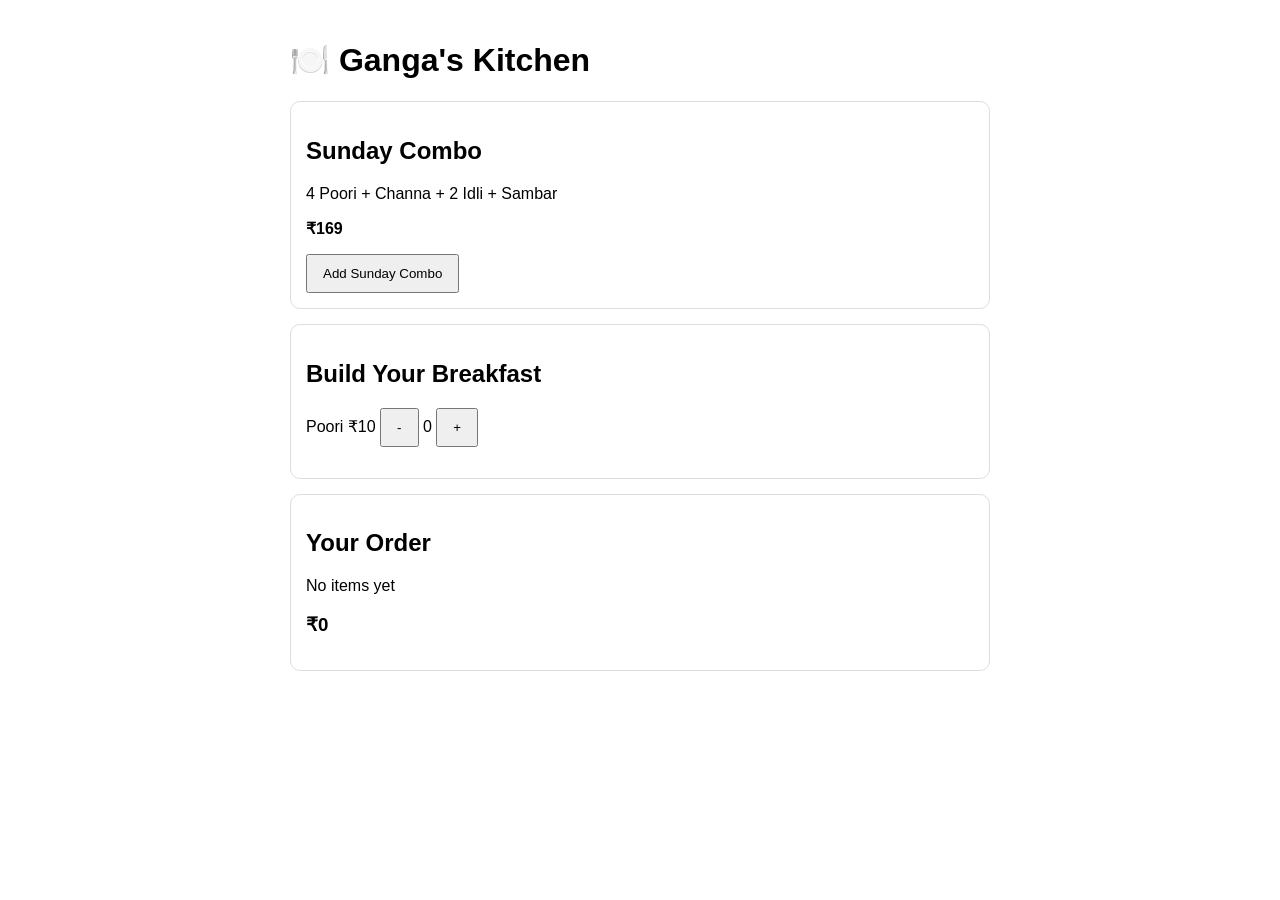
==== order.html @ 5f8d439f "Update order.html" ====
<!DOCTYPE html>
<html>
<head>
<title>Ganga's Kitchen Orders</title>
<style>
body{
    font-family: Arial, sans-serif;
    max-width:700px;
    margin:auto;
    padding:20px;
}
.card{
    border:1px solid #ddd;
    border-radius:10px;
    padding:15px;
    margin-bottom:15px;
}
button{
    padding:10px 15px;
}
</style>
</head>

<body>

<h1>🍽️ Ganga's Kitchen</h1>

<div class="card">
    <h2>Sunday Combo</h2>
    <p>4 Poori + Channa + 2 Idli + Sambar</p>
    <p><strong>₹169</strong></p>
    <button onclick="addCombo()">Add Sunday Combo</button>
</div>

<div class="card">
    <h2>Build Your Breakfast</h2>

    <p>
        Poori ₹10
        <button onclick="changeQty(-1)">-</button>
        <span id="pooriQty">0</span>
        <button onclick="changeQty(1)">+</button>
    </p>
</div>

<div class="card">
    <h2>Your Order</h2>
    <div id="cart">
        No items yet
    </div>

    <h3 id="total">₹0</h3>
</div>

<script>

let comboCount = 0;
let pooriCount = 0;

function addCombo() {
    comboCount++;
    updateCart();
}

function changeQty(change){

    pooriCount += change;

    if(pooriCount < 0){
        pooriCount = 0;
    }

    document.getElementById("pooriQty").innerText =
        pooriCount;

    updateCart();
}

function updateCart(){

    let total =
        comboCount * 169 +
        pooriCount * 10;

    let html = "";

    if(comboCount > 0){
        html += "Sunday Combo x " + comboCount + "<br>";
    }

    if(pooriCount > 0){
        html += "Poori x " + pooriCount + "<br>";
    }

    if(html === ""){
        html = "No items yet";
    }

    document.getElementById("cart").innerHTML = html;
    document.getElementById("total").innerText =
        "₹" + total;
}

</script>

</body>
</html>
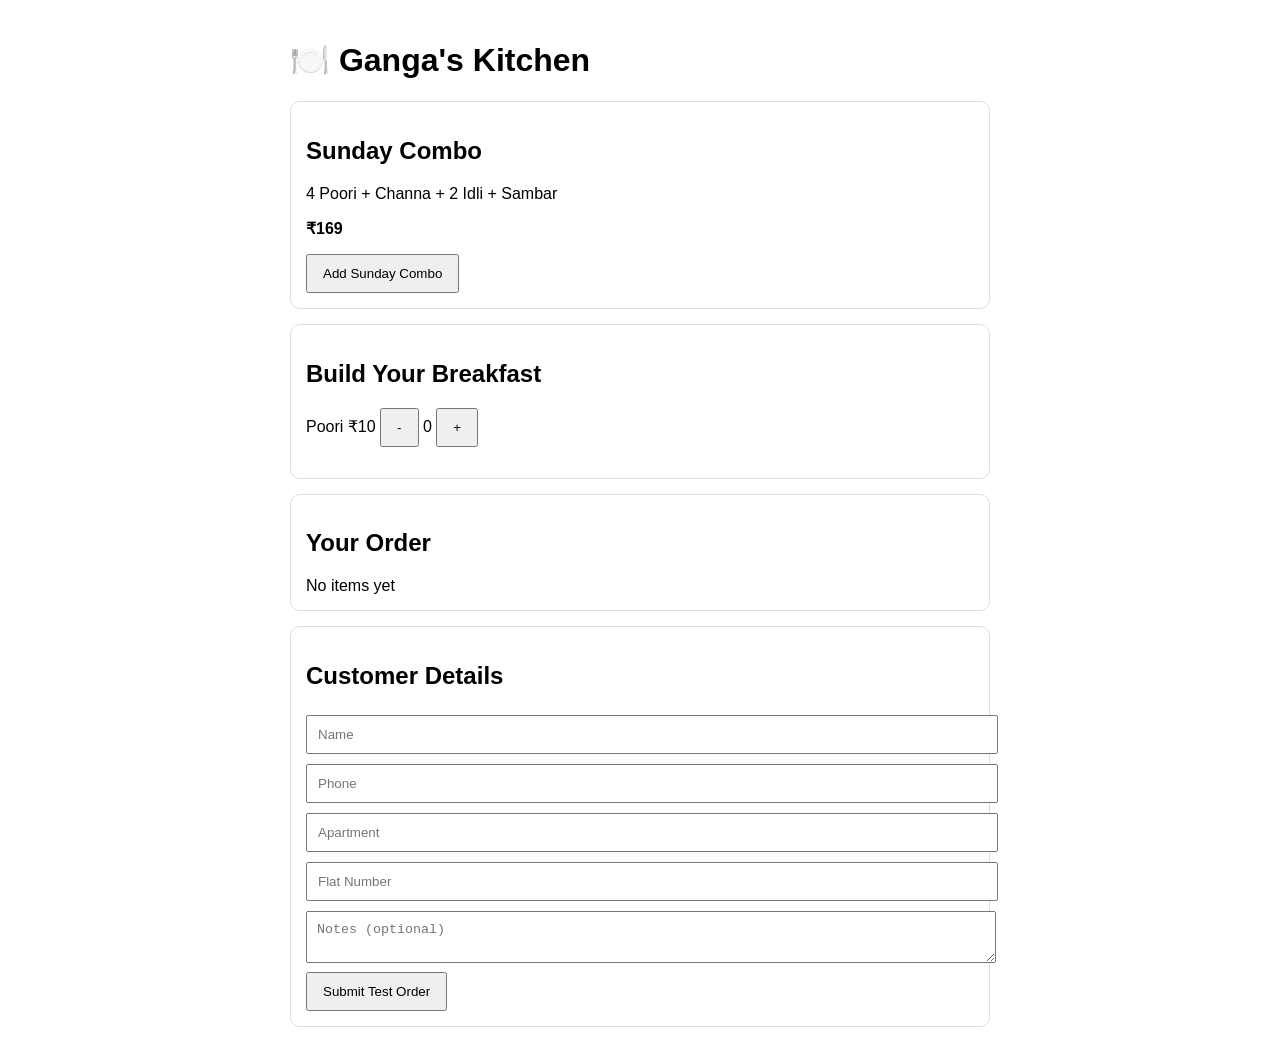
==== commit 6f3fdfcb: "Update order.html" ====
--- a/order.html
+++ b/order.html
@@ -48,12 +48,45 @@
     <div id="cart">
         No items yet
     </div>
+</div>    
+<div class="card">
+    <h2>Customer Details</h2>
 
-    <h3 id="total">₹0</h3>
+    <input id="name" placeholder="Name" style="width:100%;padding:10px;margin:5px 0;">
+    <input id="phone" placeholder="Phone" style="width:100%;padding:10px;margin:5px 0;">
+    <input id="apartment" placeholder="Apartment" style="width:100%;padding:10px;margin:5px 0;">
+    <input id="flat" placeholder="Flat Number" style="width:100%;padding:10px;margin:5px 0;">
+    <textarea id="notes" placeholder="Notes (optional)" style="width:100%;padding:10px;margin:5px 0;"></textarea>
+
+    <button onclick="submitTestOrder()">
+        Submit Test Order
+    </button>
 </div>
 
+
 <script>
+const SCRIPT_URL =
+"https://script.google.com/macros/s/AKfycbyrOiVZ69q9a2irSWszN3m03Qn_MCybexK6AkvqF6gntAWEnpsl2XsphttDTWt5P-CHIQ/exec";
 
+async function submitTestOrder() {
+
+    const payload = {
+        name: document.getElementById("name").value,
+        phone: document.getElementById("phone").value,
+        apartment: document.getElementById("apartment").value,
+        flat: document.getElementById("flat").value,
+        order: document.getElementById("cart").innerText,
+        total: document.getElementById("total").innerText,
+        notes: document.getElementById("notes").value
+    };
+
+    await fetch(SCRIPT_URL,{
+        method:"POST",
+        body:JSON.stringify(payload)
+    });
+
+    alert("Order submitted!");
+}
 let comboCount = 0;
 let pooriCount = 0;
 
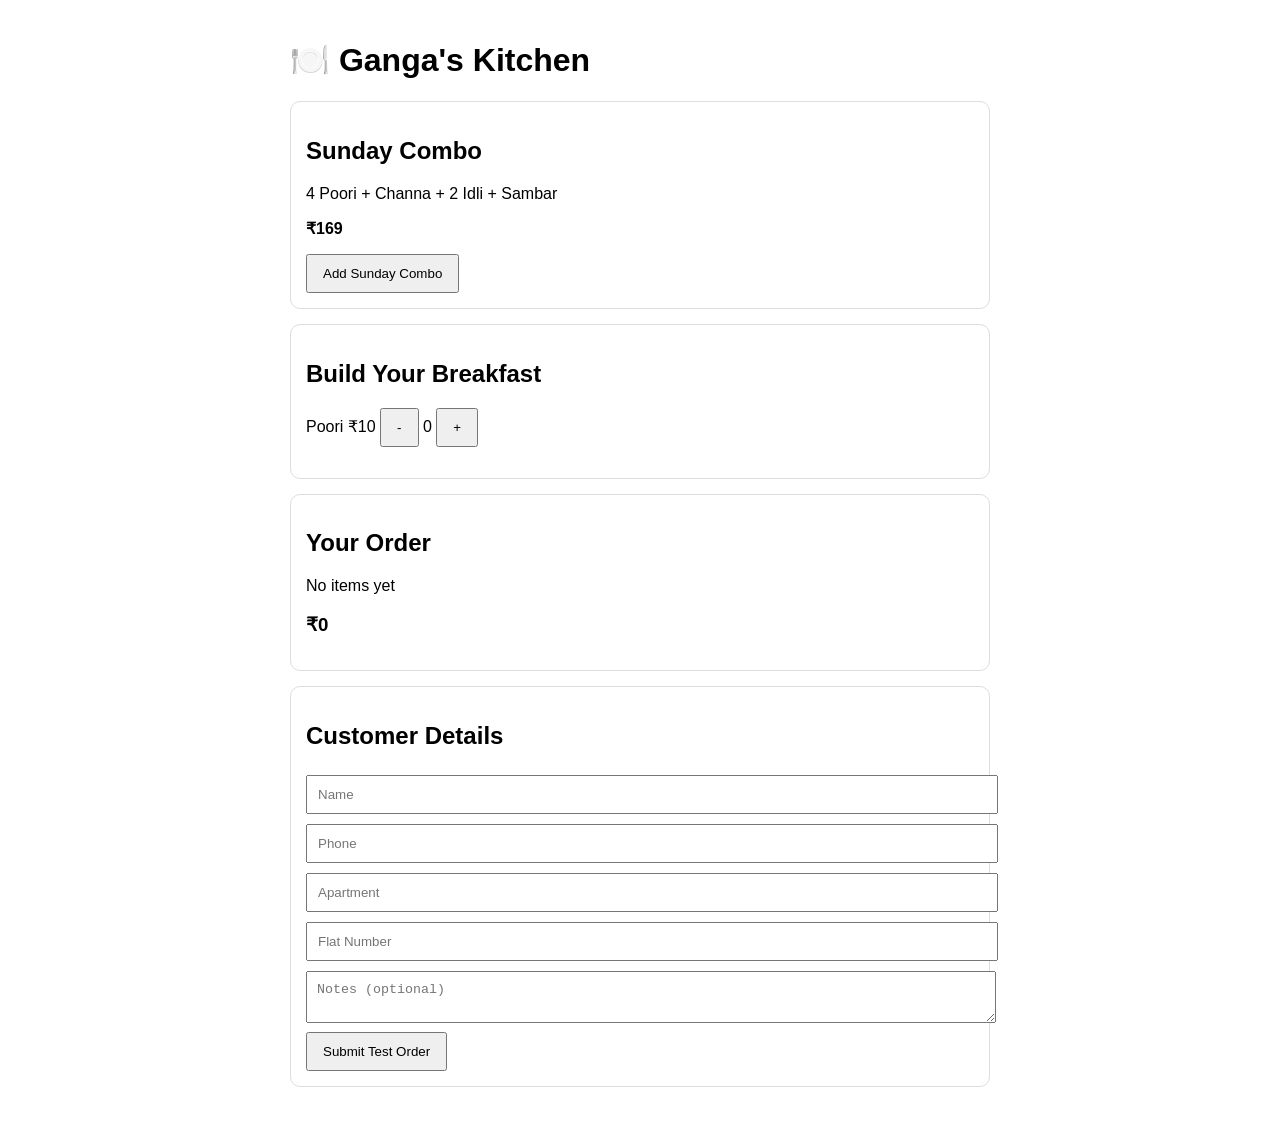
==== commit e66b06db: "Update order.html" ====
--- a/order.html
+++ b/order.html
@@ -43,12 +43,15 @@
     </p>
 </div>
 
-<div class="card">
+    <div class="card">
     <h2>Your Order</h2>
+
     <div id="cart">
         No items yet
     </div>
-</div>    
+
+    <h3 id="total">₹0</h3>
+</div>
 <div class="card">
     <h2>Customer Details</h2>
 
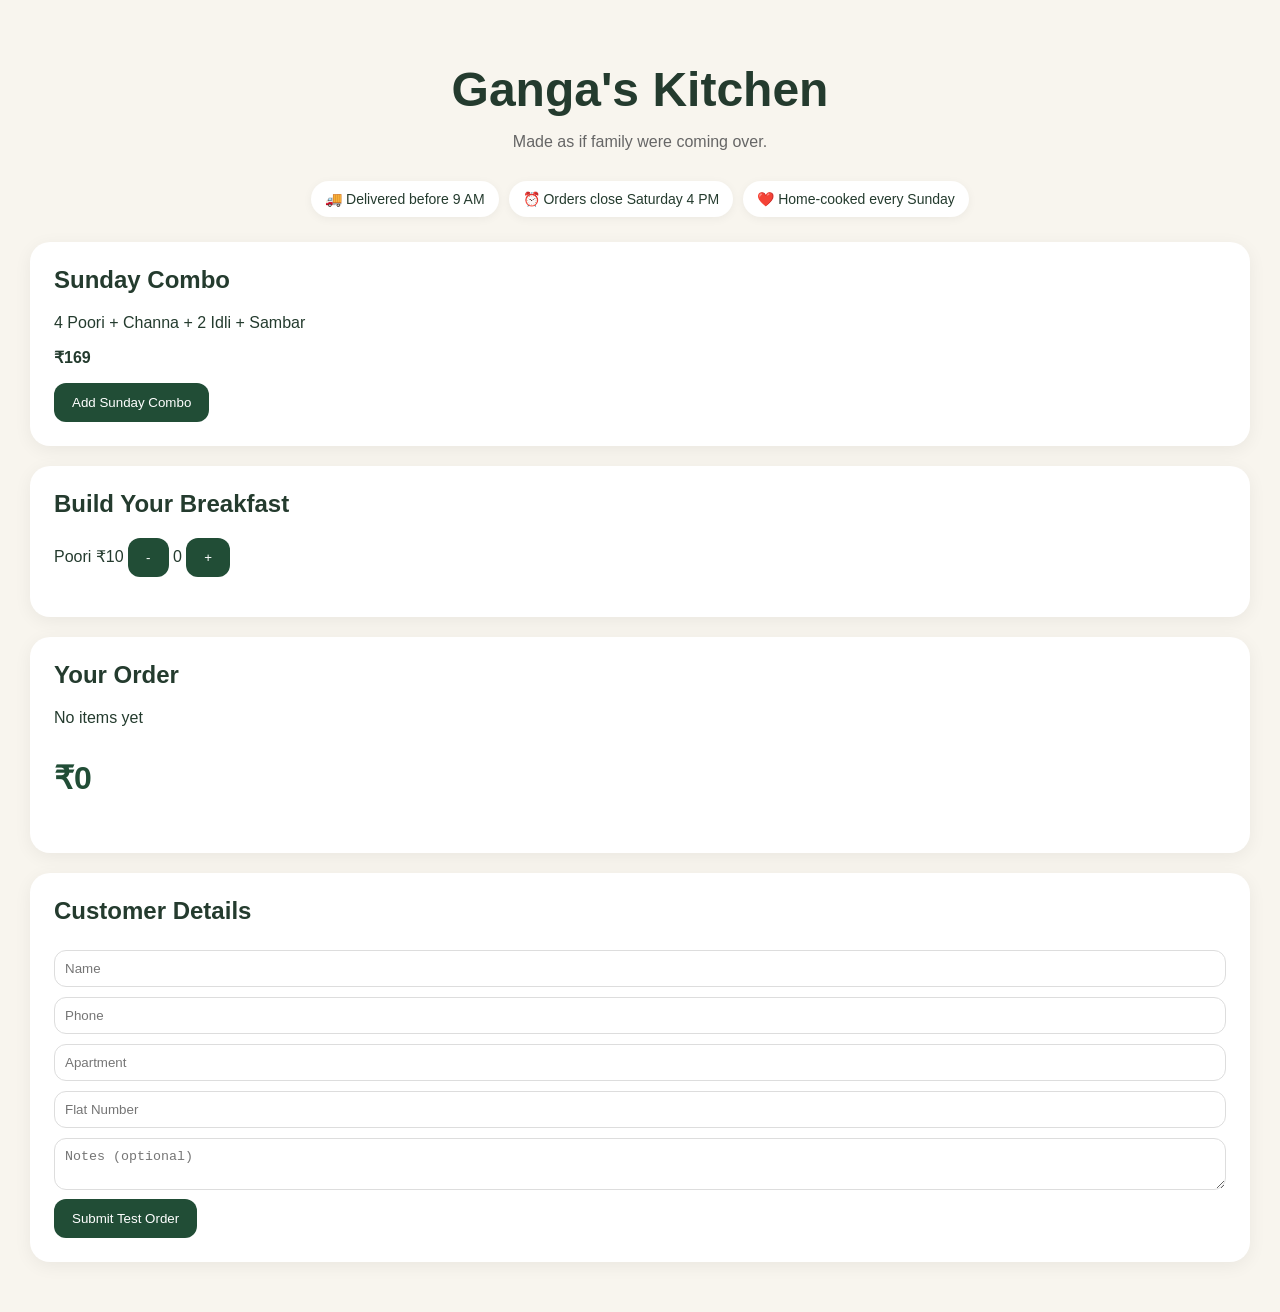
==== commit e839a006: "Update order.html" ====
--- a/order.html
+++ b/order.html
@@ -3,27 +3,98 @@
 <head>
 <title>Ganga's Kitchen Orders</title>
 <style>
+
+*{
+    box-sizing:border-box;
+}
+
 body{
-    font-family: Arial, sans-serif;
-    max-width:700px;
-    margin:auto;
-    padding:20px;
-}
+    margin:0;
+    padding:30px;
+    background:#F8F5EE;
+    color:#243B2E;
+    font-family:Arial,sans-serif;
+}
+
+h1{
+    text-align:center;
+    font-size:48px;
+    margin-bottom:8px;
+}
+
+.subtitle{
+    text-align:center;
+    color:#666;
+    margin-bottom:30px;
+}
+
 .card{
-    border:1px solid #ddd;
-    border-radius:10px;
-    padding:15px;
-    margin-bottom:15px;
-}
+    background:white;
+    border-radius:20px;
+    padding:24px;
+    margin-bottom:20px;
+    box-shadow:0 4px 18px rgba(0,0,0,.06);
+}
+
+.card h2{
+    margin-top:0;
+}
+
 button{
-    padding:10px 15px;
-}
+    background:#214D36;
+    color:white;
+    border:none;
+    border-radius:12px;
+    padding:12px 18px;
+    cursor:pointer;
+}
+
+input,
+textarea{
+    width:100%;
+    padding:14px;
+    margin:8px 0;
+    border-radius:12px;
+    border:1px solid #DDD;
+}
+
+#total{
+    color:#214D36;
+    font-size:32px;
+}
+
+.badges{
+    display:flex;
+    gap:10px;
+    justify-content:center;
+    flex-wrap:wrap;
+    margin-bottom:25px;
+}
+
+.badge{
+    background:white;
+    padding:10px 14px;
+    border-radius:999px;
+    box-shadow:0 2px 10px rgba(0,0,0,.05);
+    font-size:14px;
+}
+
 </style>
 </head>
 
 <body>
 
-<h1>🍽️ Ganga's Kitchen</h1>
+<h1>Ganga's Kitchen</h1>
+
+<p class="subtitle">
+Made as if family were coming over.
+</p>
+
+<div class="badges">
+    <div class="badge">🚚 Delivered before 9 AM</div>
+    <div class="badge">⏰ Orders close Saturday 4 PM</div>
+    <div class="badge">❤️ Home-cooked every Sunday</div>
+</div>
 
 <div class="card">
     <h2>Sunday Combo</h2>
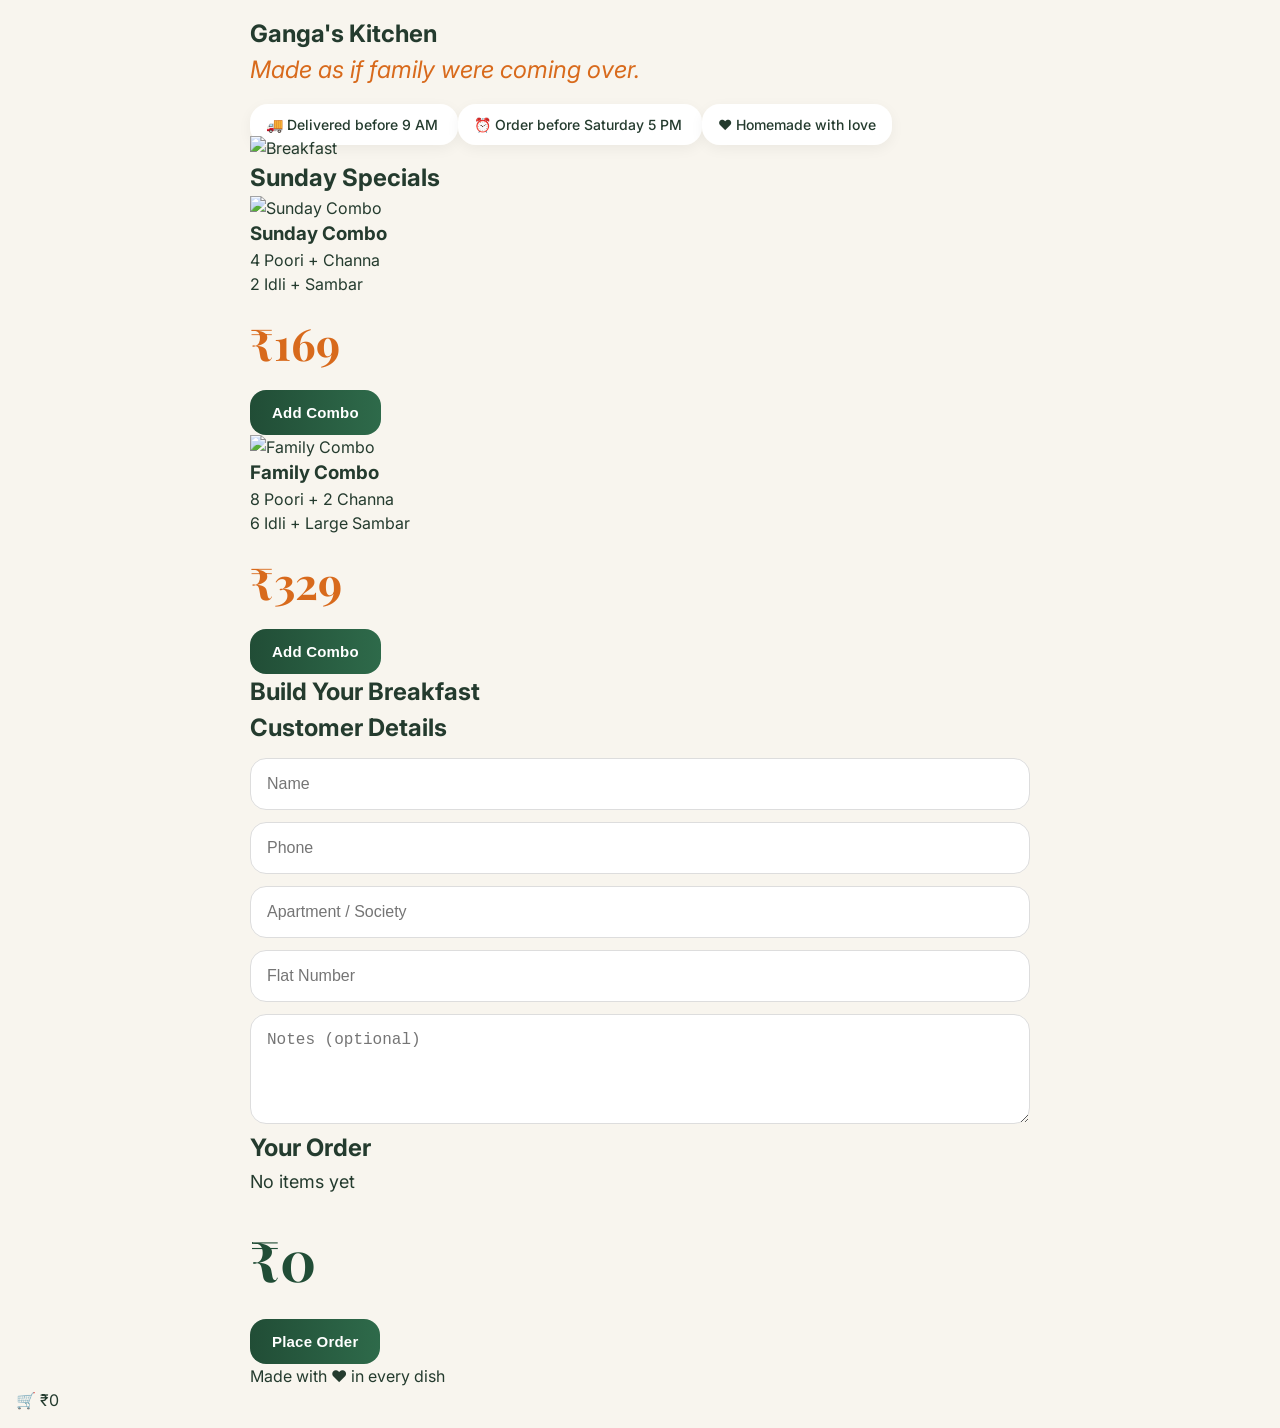
==== commit 4abd3610: "Update order.html" ====
--- a/order.html
+++ b/order.html
@@ -1,214 +1,114 @@
 <!DOCTYPE html>
-<html>
+<html lang="en">
 <head>
-<title>Ganga's Kitchen Orders</title>
-<style>
-
-*{
-    box-sizing:border-box;
-}
-
-body{
-    margin:0;
-    padding:30px;
-    background:#F8F5EE;
-    color:#243B2E;
-    font-family:Arial,sans-serif;
-}
-
-h1{
-    text-align:center;
-    font-size:48px;
-    margin-bottom:8px;
-}
-
-.subtitle{
-    text-align:center;
-    color:#666;
-    margin-bottom:30px;
-}
-
-.card{
-    background:white;
-    border-radius:20px;
-    padding:24px;
-    margin-bottom:20px;
-    box-shadow:0 4px 18px rgba(0,0,0,.06);
-}
-
-.card h2{
-    margin-top:0;
-}
-
-button{
-    background:#214D36;
-    color:white;
-    border:none;
-    border-radius:12px;
-    padding:12px 18px;
-    cursor:pointer;
-}
-
-input,
-textarea{
-    width:100%;
-    padding:14px;
-    margin:8px 0;
-    border-radius:12px;
-    border:1px solid #DDD;
-}
-
-#total{
-    color:#214D36;
-    font-size:32px;
-}
-
-.badges{
-    display:flex;
-    gap:10px;
-    justify-content:center;
-    flex-wrap:wrap;
-    margin-bottom:25px;
-}
-
-.badge{
-    background:white;
-    padding:10px 14px;
-    border-radius:999px;
-    box-shadow:0 2px 10px rgba(0,0,0,.05);
-    font-size:14px;
-}
-
-</style>
+<meta charset="UTF-8">
+<meta name="viewport" content="width=device-width, initial-scale=1.0">
+<title>Ganga's Kitchen</title>
+<link rel="preconnect" href="https://fonts.googleapis.com">
+<link rel="preconnect" href="https://fonts.gstatic.com" crossorigin>
+<link href="https://fonts.googleapis.com/css2?family=Playfair+Display:wght@700&family=Inter:wght@400;500;600;700&display=swap" rel="stylesheet">
+<link rel="stylesheet" href="style.css">
 </head>
-
 <body>
-
-<h1>Ganga's Kitchen</h1>
-
-<p class="subtitle">
-Made as if family were coming over.
-</p>
-
-<div class="badges">
-    <div class="badge">🚚 Delivered before 9 AM</div>
-    <div class="badge">⏰ Orders close Saturday 4 PM</div>
-    <div class="badge">❤️ Home-cooked every Sunday</div>
+<div class="container">
+<section class="hero-card">
+<div class="hero-content">
+    <div class="hero-left">
+        <h1>Ganga's Kitchen</h1>
+        <p class="tagline">
+            Made as if family were coming over.
+        </p>
+        <div class="hero-badges">
+            <span class="badge">
+                🚚 Delivered before 9 AM
+            </span>
+            <span class="badge">
+                ⏰ Order before Saturday 5 PM
+            </span>
+            <span class="badge">
+                ❤️ Homemade with love
+            </span>
+        </div>
+    </div>
+    <div class="hero-right">
+        <img
+            src="images/hero.jpg"
+            alt="Breakfast"
+            class="hero-image">
+    </div>
 </div>
-
-<div class="card">
-    <h2>Sunday Combo</h2>
-    <p>4 Poori + Channa + 2 Idli + Sambar</p>
-    <p><strong>₹169</strong></p>
-    <button onclick="addCombo()">Add Sunday Combo</button>
+</section>
+<section class="section">
+<h2>Sunday Specials</h2>
+<div class="combo-grid">
+    <div class="combo-card">
+        <img
+            src="images/sunday-combo.jpg"
+            alt="Sunday Combo">
+        <h3>Sunday Combo</h3>
+        <p>
+            4 Poori + Channa<br>
+            2 Idli + Sambar
+        </p>
+        <div class="price">
+            ₹169
+        </div>
+        <button onclick="addCombo('Sunday Combo')">
+            Add Combo
+        </button>
+    </div>
+    <div class="combo-card">
+        <img
+            src="images/family-combo.jpg"
+            alt="Family Combo">
+        <h3>Family Combo</h3>
+        <p>
+            8 Poori + 2 Channa<br>
+            6 Idli + Large Sambar
+        </p>
+        <div class="price">
+            ₹329
+        </div>
+        <button onclick="addCombo('Family Combo')">
+            Add Combo
+        </button>
+    </div>
 </div>
-
-<div class="card">
-    <h2>Build Your Breakfast</h2>
-
-    <p>
-        Poori ₹10
-        <button onclick="changeQty(-1)">-</button>
-        <span id="pooriQty">0</span>
-        <button onclick="changeQty(1)">+</button>
-    </p>
+</section>
+<section class="section">
+<h2>Build Your Breakfast</h2>
+<div id="menuContainer">
 </div>
-
-    <div class="card">
-    <h2>Your Order</h2>
-
-    <div id="cart">
-        No items yet
-    </div>
-
-    <h3 id="total">₹0</h3>
+</section>
+<section class="section">
+<h2>Customer Details</h2>
+<input id="name" placeholder="Name">
+<input id="phone" placeholder="Phone">
+<input id="apartment" placeholder="Apartment / Society">
+<input id="flat" placeholder="Flat Number">
+<textarea id="notes" placeholder="Notes (optional)"></textarea>
+</section>
+<section class="section">
+<h2>Your Order</h2>
+<div id="cart">
+    No items yet
 </div>
-<div class="card">
-    <h2>Customer Details</h2>
-
-    <input id="name" placeholder="Name" style="width:100%;padding:10px;margin:5px 0;">
-    <input id="phone" placeholder="Phone" style="width:100%;padding:10px;margin:5px 0;">
-    <input id="apartment" placeholder="Apartment" style="width:100%;padding:10px;margin:5px 0;">
-    <input id="flat" placeholder="Flat Number" style="width:100%;padding:10px;margin:5px 0;">
-    <textarea id="notes" placeholder="Notes (optional)" style="width:100%;padding:10px;margin:5px 0;"></textarea>
-
-    <button onclick="submitTestOrder()">
-        Submit Test Order
-    </button>
+<div id="total">
+    ₹0
 </div>
-
-
-<script>
-const SCRIPT_URL =
-"https://script.google.com/macros/s/AKfycbyrOiVZ69q9a2irSWszN3m03Qn_MCybexK6AkvqF6gntAWEnpsl2XsphttDTWt5P-CHIQ/exec";
-
-async function submitTestOrder() {
-
-    const payload = {
-        name: document.getElementById("name").value,
-        phone: document.getElementById("phone").value,
-        apartment: document.getElementById("apartment").value,
-        flat: document.getElementById("flat").value,
-        order: document.getElementById("cart").innerText,
-        total: document.getElementById("total").innerText,
-        notes: document.getElementById("notes").value
-    };
-
-    await fetch(SCRIPT_URL,{
-        method:"POST",
-        body:JSON.stringify(payload)
-    });
-
-    alert("Order submitted!");
-}
-let comboCount = 0;
-let pooriCount = 0;
-
-function addCombo() {
-    comboCount++;
-    updateCart();
-}
-
-function changeQty(change){
-
-    pooriCount += change;
-
-    if(pooriCount < 0){
-        pooriCount = 0;
-    }
-
-    document.getElementById("pooriQty").innerText =
-        pooriCount;
-
-    updateCart();
-}
-
-function updateCart(){
-
-    let total =
-        comboCount * 169 +
-        pooriCount * 10;
-
-    let html = "";
-
-    if(comboCount > 0){
-        html += "Sunday Combo x " + comboCount + "<br>";
-    }
-
-    if(pooriCount > 0){
-        html += "Poori x " + pooriCount + "<br>";
-    }
-
-    if(html === ""){
-        html = "No items yet";
-    }
-
-    document.getElementById("cart").innerHTML = html;
-    document.getElementById("total").innerText =
-        "₹" + total;
-}
-
-</script>
-
+<button
+    id="placeOrderBtn"
+    class="place-order-btn">
+    Place Order
+</button>
+</section>
+<footer>
+Made with ❤️ in every dish
+</footer>
+</div>
+<div id="floatingCart">
+🛒 ₹0
+</div>
+<script src="script.js"></script>
 </body>
-</html>
+</html>
--- a/style.css
+++ b/style.css
@@ -0,0 +1,342 @@
+@import url('https://fonts.googleapis.com/css2?family=Playfair+Display:wght@700&family=Inter:wght@400;500;600;700&display=swap');
+
+:root{
+--bg:#F8F5EE;
+--green:#214D36;
+--green-light:#2E6A4A;
+--orange:#D86A1C;
+--text:#243B2E;
+--white:#FFFFFF;
+}
+
+*{
+box-sizing:border-box;
+margin:0;
+padding:0;
+}
+
+html{
+scroll-behavior:smooth;
+}
+
+body{
+background:var(--bg);
+font-family:'Inter',sans-serif;
+color:var(--text);
+padding:16px;
+line-height:1.5;
+}
+
+.container{
+max-width:780px;
+margin:auto;
+}
+
+/* HERO */
+
+.hero{
+background:linear-gradient(
+135deg,
+#FFFDF8 0%,
+#F6F1E8 100%
+);
+padding:28px;
+border-radius:32px;
+text-align:center;
+margin-bottom:24px;
+box-shadow:0 12px 40px rgba(0,0,0,.06);
+}
+
+.hero img{
+width:100%;
+height:260px;
+object-fit:cover;
+border-radius:24px;
+margin-bottom:22px;
+}
+
+.hero h1{
+font-family:'Playfair Display',serif;
+font-size:58px;
+line-height:1;
+margin-bottom:14px;
+color:var(--green);
+letter-spacing:-1px;
+}
+
+.tagline{
+font-size:24px;
+font-style:italic;
+color:var(--orange);
+margin-bottom:24px;
+}
+
+.badges{
+display:flex;
+flex-wrap:wrap;
+justify-content:center;
+gap:12px;
+margin-bottom:18px;
+}
+
+.badge{
+background:white;
+padding:12px 16px;
+border-radius:18px;
+font-size:14px;
+font-weight:500;
+box-shadow:0 4px 14px rgba(0,0,0,.05);
+}
+
+.social-proof{
+background:linear-gradient(
+90deg,
+var(--green),
+var(--green-light)
+);
+color:white;
+padding:16px;
+border-radius:16px;
+font-weight:600;
+font-size:16px;
+}
+
+/* CARDS */
+
+.card{
+background:white;
+padding:24px;
+border-radius:28px;
+margin-bottom:22px;
+box-shadow:0 10px 30px rgba(0,0,0,.05);
+text-align:center;
+}
+
+.card h2{
+font-size:30px;
+margin-bottom:18px;
+color:var(--green);
+}
+
+/* COMBOS */
+
+.combo{
+border:1px solid #F1ECE2;
+border-radius:24px;
+padding:18px;
+transition:.25s;
+background:#FFFDF9;
+}
+
+.combo:hover{
+transform:translateY(-4px);
+box-shadow:0 14px 34px rgba(0,0,0,.08);
+}
+
+.price{
+font-size:44px;
+font-weight:700;
+color:var(--orange);
+margin:14px 0;
+font-family:'Playfair Display',serif;
+}
+
+/* BUTTONS */
+
+button{
+background:linear-gradient(
+90deg,
+var(--green),
+var(--green-light)
+);
+
+color:white;
+border:none;
+border-radius:16px;
+padding:14px 22px;
+font-size:15px;
+font-weight:600;
+letter-spacing:.2px;
+cursor:pointer;
+transition:.2s;
+}
+
+button:hover{
+transform:translateY(-1px);
+}
+
+.submit{
+width:100%;
+font-size:20px;
+padding:18px;
+}
+
+/* MENU */
+
+.item{
+padding:18px 0;
+border-bottom:1px solid #EEE;
+display:flex;
+align-items:center;
+justify-content:space-between;
+gap:18px;
+}
+
+.item:last-child{
+border-bottom:none;
+}
+
+.item-info{
+display:flex;
+align-items:center;
+gap:16px;
+text-align:left;
+}
+
+.item-info img{
+width:90px;
+height:90px;
+border-radius:20px;
+object-fit:cover;
+box-shadow:0 6px 16px rgba(0,0,0,.08);
+}
+
+.item-info strong{
+font-size:22px;
+display:block;
+}
+
+.item-info div{
+font-size:18px;
+}
+
+.qty{
+display:flex;
+align-items:center;
+gap:12px;
+}
+
+.qty button{
+width:42px;
+height:42px;
+padding:0;
+font-size:18px;
+}
+
+.qty span{
+font-weight:700;
+font-size:18px;
+min-width:24px;
+text-align:center;
+}
+
+/* FORM */
+
+input,
+textarea{
+width:100%;
+padding:16px;
+margin-top:12px;
+border:1px solid #DDD;
+border-radius:16px;
+font-size:16px;
+background:white;
+}
+
+textarea{
+min-height:110px;
+resize:vertical;
+}
+
+/* ORDER */
+
+#cart{
+font-size:18px;
+line-height:1.8;
+margin-bottom:16px;
+}
+
+#total{
+font-size:56px;
+font-family:'Playfair Display',serif;
+font-weight:700;
+color:var(--green);
+margin:18px 0;
+}
+
+.success{
+display:none;
+background:#EAF8EE;
+padding:18px;
+border-radius:18px;
+margin-top:18px;
+font-weight:600;
+}
+
+/* FOOTER */
+
+.footer{
+text-align:center;
+padding:20px;
+color:#666;
+font-size:15px;
+}
+
+/* MOBILE */
+
+@media(max-width:768px){
+
+body{
+padding:12px;
+}
+
+.hero{
+padding:20px;
+border-radius:24px;
+}
+
+.hero img{
+height:220px;
+}
+
+.hero h1{
+font-size:44px;
+}
+
+.tagline{
+font-size:20px;
+}
+
+.card{
+padding:18px;
+border-radius:22px;
+}
+
+.card h2{
+font-size:24px;
+}
+
+.item{
+flex-direction:column;
+text-align:center;
+}
+
+.item-info{
+flex-direction:column;
+text-align:center;
+}
+
+.item-info img{
+width:110px;
+height:110px;
+}
+
+#total{
+font-size:48px;
+}
+
+.submit{
+font-size:18px;
+}
+
+}
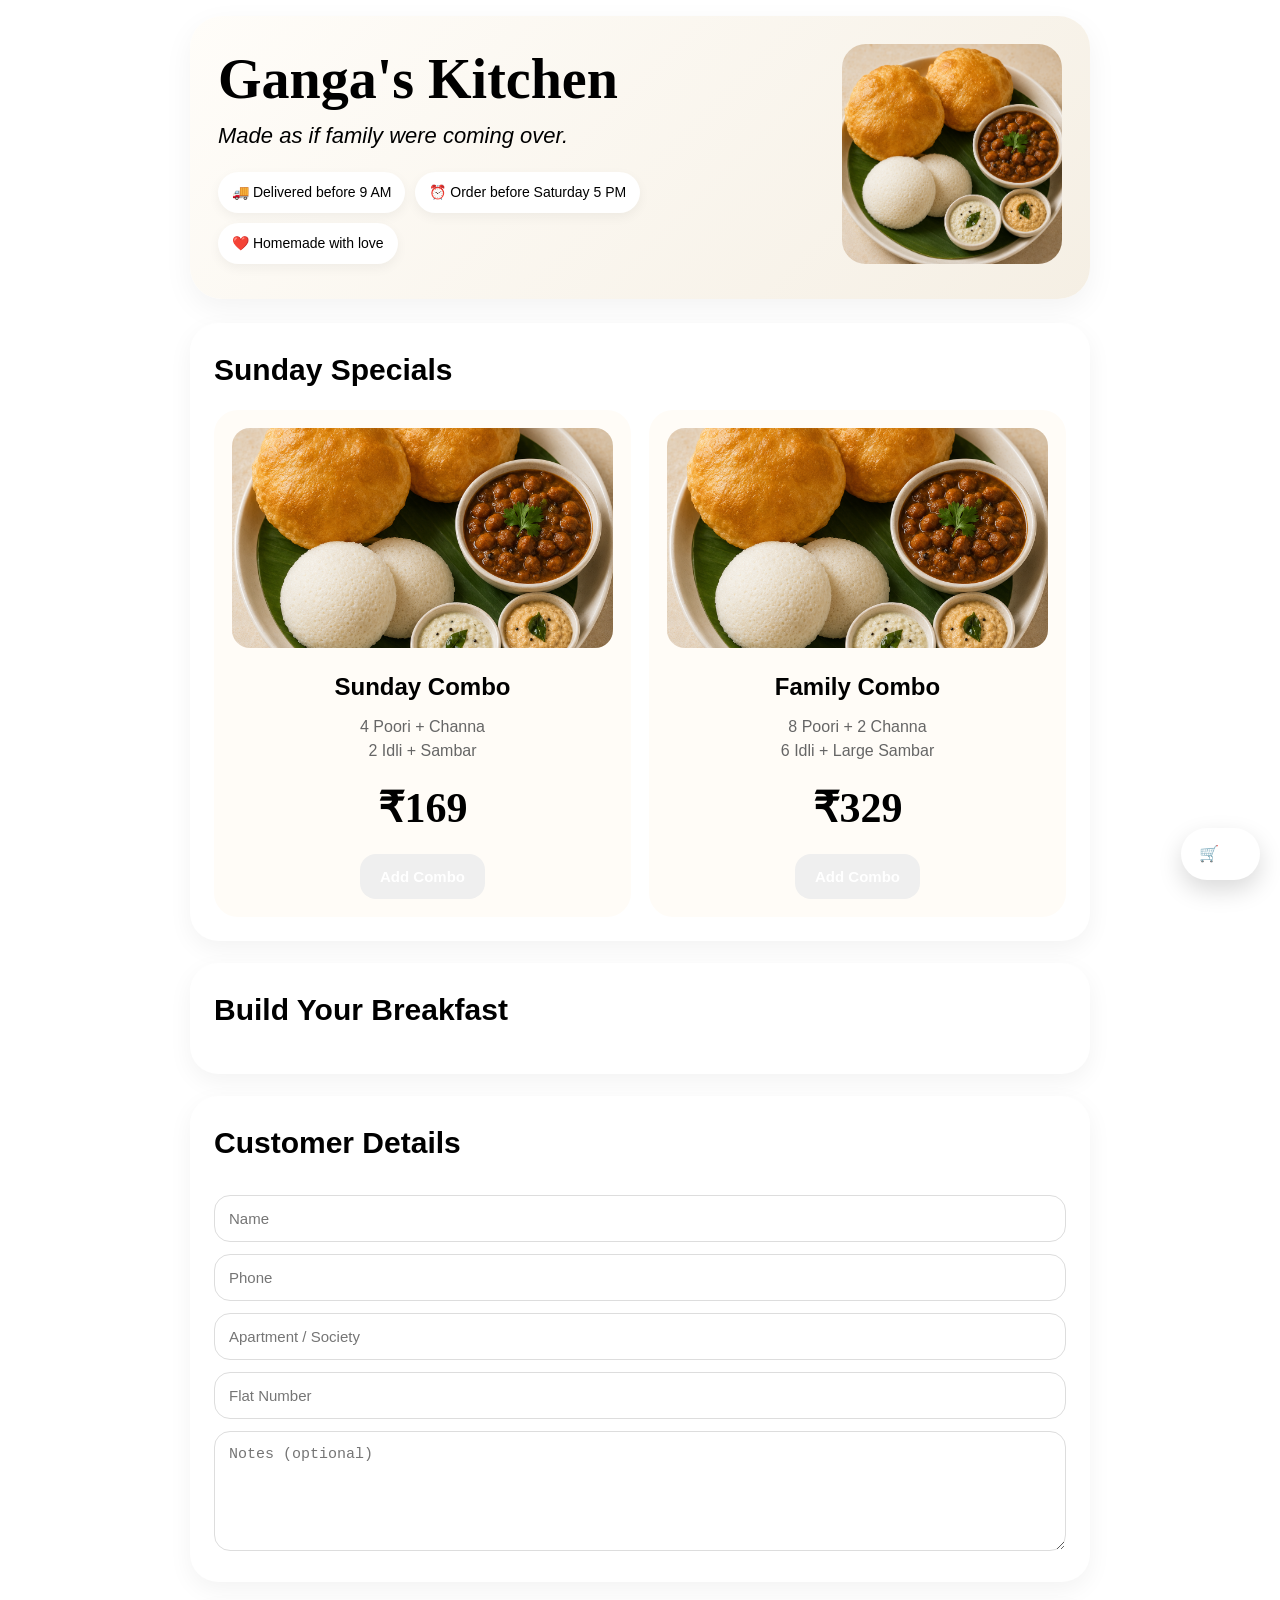
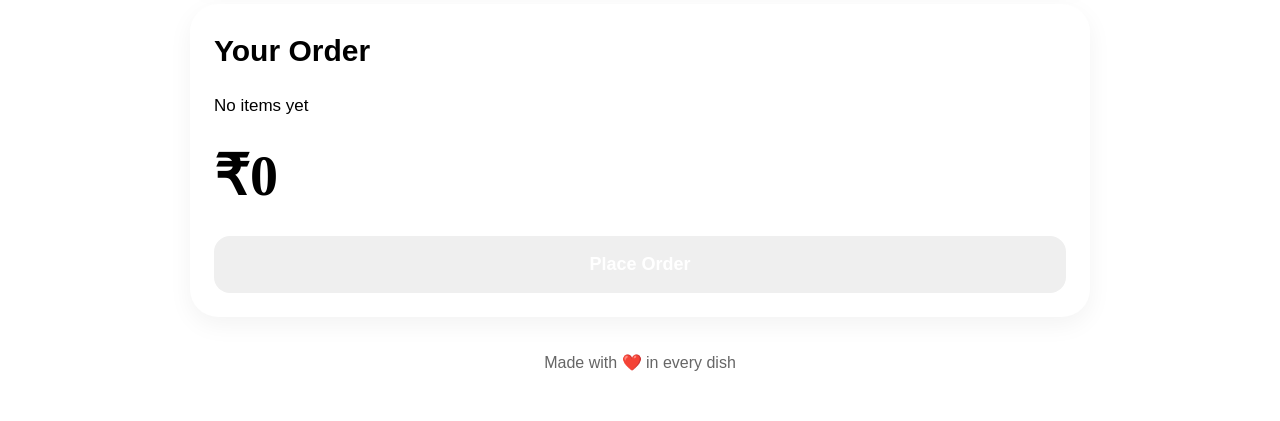
==== commit 96a4be08: "Update order.html" ====
--- a/order.html
+++ b/order.html
@@ -32,7 +32,7 @@
     </div>
     <div class="hero-right">
         <img
-            src="images/hero.jpg"
+            src="images/hero.png"
             alt="Breakfast"
             class="hero-image">
     </div>
@@ -43,7 +43,7 @@
 <div class="combo-grid">
     <div class="combo-card">
         <img
-            src="images/sunday-combo.jpg"
+            src="images/sunday-combo.png"
             alt="Sunday Combo">
         <h3>Sunday Combo</h3>
         <p>
@@ -59,7 +59,7 @@
     </div>
     <div class="combo-card">
         <img
-            src="images/family-combo.jpg"
+            src="images/family-combo.png"
             alt="Family Combo">
         <h3>Family Combo</h3>
         <p>
@@ -111,4 +111,4 @@
 </div>
 <script src="script.js"></script>
 </body>
-</html>+</html>
--- a/style.css
+++ b/style.css
@@ -1,144 +1,161 @@
-@import url('https://fonts.googleapis.com/css2?family=Playfair+Display:wght@700&family=Inter:wght@400;500;600;700&display=swap');
+@import url(‘https://fonts.googleapis.com/css2?family=Playfair+Display:wght@700&family=Inter:wght@400;500;600;700&display=swap’);
 
 :root{
---bg:#F8F5EE;
---green:#214D36;
---green-light:#2E6A4A;
---orange:#D86A1C;
---text:#243B2E;
---white:#FFFFFF;
+–bg:#F8F5EE;
+–card:#FFFFFF;
+–green:#214D36;
+–green-light:#2E6A4A;
+–orange:#D86A1C;
+–text:#243B2E;
+–border:#EEE7DB;
 }
 
 *{
-box-sizing:border-box;
 margin:0;
 padding:0;
-}
-
-html{
-scroll-behavior:smooth;
+box-sizing:border-box;
 }
 
 body{
-background:var(--bg);
-font-family:'Inter',sans-serif;
-color:var(--text);
+background:var(–bg);
+font-family:‘Inter’,sans-serif;
+color:var(–text);
+line-height:1.5;
 padding:16px;
-line-height:1.5;
 }
 
 .container{
-max-width:780px;
+max-width:900px;
 margin:auto;
 }
 
 /* HERO */
 
-.hero{
+.hero-card{
 background:linear-gradient(
 135deg,
-#FFFDF8 0%,
-#F6F1E8 100%
+#FFFDF9,
+#F5EFE4
 );
+border-radius:32px;
 padding:28px;
-border-radius:32px;
-text-align:center;
 margin-bottom:24px;
-box-shadow:0 12px 40px rgba(0,0,0,.06);
-}
-
-.hero img{
-width:100%;
-height:260px;
+box-shadow:0 10px 30px rgba(0,0,0,.05);
+}
+
+.hero-content{
+display:flex;
+justify-content:space-between;
+align-items:center;
+gap:24px;
+}
+
+.hero-left{
+flex:1;
+}
+
+.hero-right{
+flex:0 0 220px;
+}
+
+.hero-image{
+width:100%;
+height:220px;
 object-fit:cover;
 border-radius:24px;
-margin-bottom:22px;
-}
-
-.hero h1{
-font-family:'Playfair Display',serif;
-font-size:58px;
+}
+
+.hero-card h1{
+font-family:‘Playfair Display’,serif;
+font-size:56px;
 line-height:1;
-margin-bottom:14px;
-color:var(--green);
-letter-spacing:-1px;
+color:var(–green);
+margin-bottom:12px;
 }
 
 .tagline{
-font-size:24px;
+font-size:22px;
+color:var(–orange);
 font-style:italic;
-color:var(--orange);
-margin-bottom:24px;
-}
-
-.badges{
+margin-bottom:20px;
+}
+
+.hero-badges{
 display:flex;
 flex-wrap:wrap;
-justify-content:center;
-gap:12px;
-margin-bottom:18px;
+gap:10px;
 }
 
 .badge{
 background:white;
-padding:12px 16px;
-border-radius:18px;
+padding:10px 14px;
+border-radius:999px;
 font-size:14px;
 font-weight:500;
-box-shadow:0 4px 14px rgba(0,0,0,.05);
-}
-
-.social-proof{
-background:linear-gradient(
-90deg,
-var(--green),
-var(--green-light)
-);
-color:white;
-padding:16px;
-border-radius:16px;
-font-weight:600;
-font-size:16px;
-}
-
-/* CARDS */
-
-.card{
+box-shadow:0 4px 12px rgba(0,0,0,.05);
+}
+
+/* SECTIONS */
+
+.section{
 background:white;
+border-radius:28px;
 padding:24px;
-border-radius:28px;
 margin-bottom:22px;
-box-shadow:0 10px 30px rgba(0,0,0,.05);
-text-align:center;
-}
-
-.card h2{
+box-shadow:0 8px 24px rgba(0,0,0,.05);
+}
+
+.section h2{
 font-size:30px;
 margin-bottom:18px;
-color:var(--green);
+color:var(–green);
 }
 
 /* COMBOS */
 
-.combo{
-border:1px solid #F1ECE2;
+.combo-grid{
+display:grid;
+grid-template-columns:1fr 1fr;
+gap:18px;
+}
+
+.combo-card{
+border:1px solid var(–border);
 border-radius:24px;
 padding:18px;
+text-align:center;
+background:#FFFCF7;
 transition:.25s;
-background:#FFFDF9;
-}
-
-.combo:hover{
-transform:translateY(-4px);
-box-shadow:0 14px 34px rgba(0,0,0,.08);
+}
+
+.combo-card:hover{
+transform:translateY(-3px);
+}
+
+.combo-card img{
+width:100%;
+height:220px;
+object-fit:cover;
+border-radius:18px;
+margin-bottom:14px;
+}
+
+.combo-card h3{
+font-size:24px;
+margin-bottom:10px;
+}
+
+.combo-card p{
+margin-bottom:14px;
+color:#666;
 }
 
 .price{
-font-size:44px;
+font-size:42px;
 font-weight:700;
-color:var(--orange);
-margin:14px 0;
-font-family:'Playfair Display',serif;
+font-family:‘Playfair Display’,serif;
+color:var(–orange);
+margin-bottom:14px;
 }
 
 /* BUTTONS */
@@ -146,86 +163,72 @@
 button{
 background:linear-gradient(
 90deg,
-var(--green),
-var(--green-light)
+var(–green),
+var(–green-light)
 );
-
 color:white;
 border:none;
+padding:14px 20px;
 border-radius:16px;
-padding:14px 22px;
+cursor:pointer;
+font-weight:600;
 font-size:15px;
-font-weight:600;
-letter-spacing:.2px;
-cursor:pointer;
-transition:.2s;
 }
 
 button:hover{
-transform:translateY(-1px);
-}
-
-.submit{
-width:100%;
-font-size:20px;
-padding:18px;
+opacity:.95;
 }
 
 /* MENU */
 
-.item{
+.menu-item{
+display:flex;
+align-items:center;
+justify-content:space-between;
 padding:18px 0;
 border-bottom:1px solid #EEE;
-display:flex;
-align-items:center;
-justify-content:space-between;
-gap:18px;
-}
-
-.item:last-child{
+}
+
+.menu-item:last-child{
 border-bottom:none;
 }
 
-.item-info{
+.item-left{
 display:flex;
 align-items:center;
 gap:16px;
-text-align:left;
-}
-
-.item-info img{
+}
+
+.item-left img{
 width:90px;
 height:90px;
 border-radius:20px;
 object-fit:cover;
-box-shadow:0 6px 16px rgba(0,0,0,.08);
-}
-
-.item-info strong{
-font-size:22px;
-display:block;
-}
-
-.item-info div{
-font-size:18px;
+}
+
+.item-name{
+font-size:20px;
+font-weight:600;
+}
+
+.item-price{
+color:#666;
 }
 
 .qty{
 display:flex;
 align-items:center;
-gap:12px;
+gap:10px;
 }
 
 .qty button{
-width:42px;
-height:42px;
+width:40px;
+height:40px;
 padding:0;
-font-size:18px;
 }
 
 .qty span{
 font-weight:700;
-font-size:18px;
 min-width:24px;
 text-align:center;
 }
@@ -235,108 +238,112 @@
 input,
 textarea{
 width:100%;
-padding:16px;
-margin-top:12px;
+padding:14px;
 border:1px solid #DDD;
 border-radius:16px;
-font-size:16px;
-background:white;
+margin-top:12px;
+font-size:15px;
 }
 
 textarea{
-min-height:110px;
+min-height:120px;
 resize:vertical;
 }
 
-/* ORDER */
+/* CART */
 
 #cart{
-font-size:18px;
+font-size:17px;
 line-height:1.8;
-margin-bottom:16px;
+margin-bottom:12px;
 }
 
 #total{
 font-size:56px;
-font-family:'Playfair Display',serif;
+font-family:‘Playfair Display’,serif;
 font-weight:700;
-color:var(--green);
-margin:18px 0;
-}
-
-.success{
-display:none;
-background:#EAF8EE;
+color:var(–green);
+margin-bottom:18px;
+}
+
+.place-order-btn{
+width:100%;
+font-size:18px;
 padding:18px;
-border-radius:18px;
-margin-top:18px;
-font-weight:600;
+}
+
+/* FLOATING CART */
+
+#floatingCart{
+position:fixed;
+bottom:20px;
+right:20px;
+background:var(–green);
+color:white;
+padding:14px 18px;
+border-radius:999px;
+font-weight:700;
+box-shadow:0 10px 24px rgba(0,0,0,.15);
 }
 
 /* FOOTER */
 
-.footer{
-text-align:center;
-padding:20px;
+footer{
+text-align:center;
+padding:12px 0 30px;
 color:#666;
-font-size:15px;
 }
 
 /* MOBILE */
 
 @media(max-width:768px){
 
-body{
-padding:12px;
-}
-
-.hero{
-padding:20px;
-border-radius:24px;
-}
-
-.hero img{
+.hero-content{
+flex-direction:column-reverse;
+text-align:center;
+}
+
+.hero-right{
+width:100%;
+}
+
+.hero-image{
 height:220px;
 }
 
-.hero h1{
+.hero-card h1{
+font-size:42px;
+}
+
+.tagline{
+font-size:18px;
+}
+
+.hero-badges{
+justify-content:center;
+}
+
+.combo-grid{
+grid-template-columns:1fr;
+}
+
+.menu-item{
+flex-direction:column;
+gap:14px;
+text-align:center;
+}
+
+.item-left{
+flex-direction:column;
+}
+
+.item-left img{
+width:120px;
+height:120px;
+}
+
+#total{
 font-size:44px;
 }
 
-.tagline{
-font-size:20px;
-}
-
-.card{
-padding:18px;
-border-radius:22px;
-}
-
-.card h2{
-font-size:24px;
-}
-
-.item{
-flex-direction:column;
-text-align:center;
-}
-
-.item-info{
-flex-direction:column;
-text-align:center;
-}
-
-.item-info img{
-width:110px;
-height:110px;
-}
-
-#total{
-font-size:48px;
-}
-
-.submit{
-font-size:18px;
-}
-
-}
+}
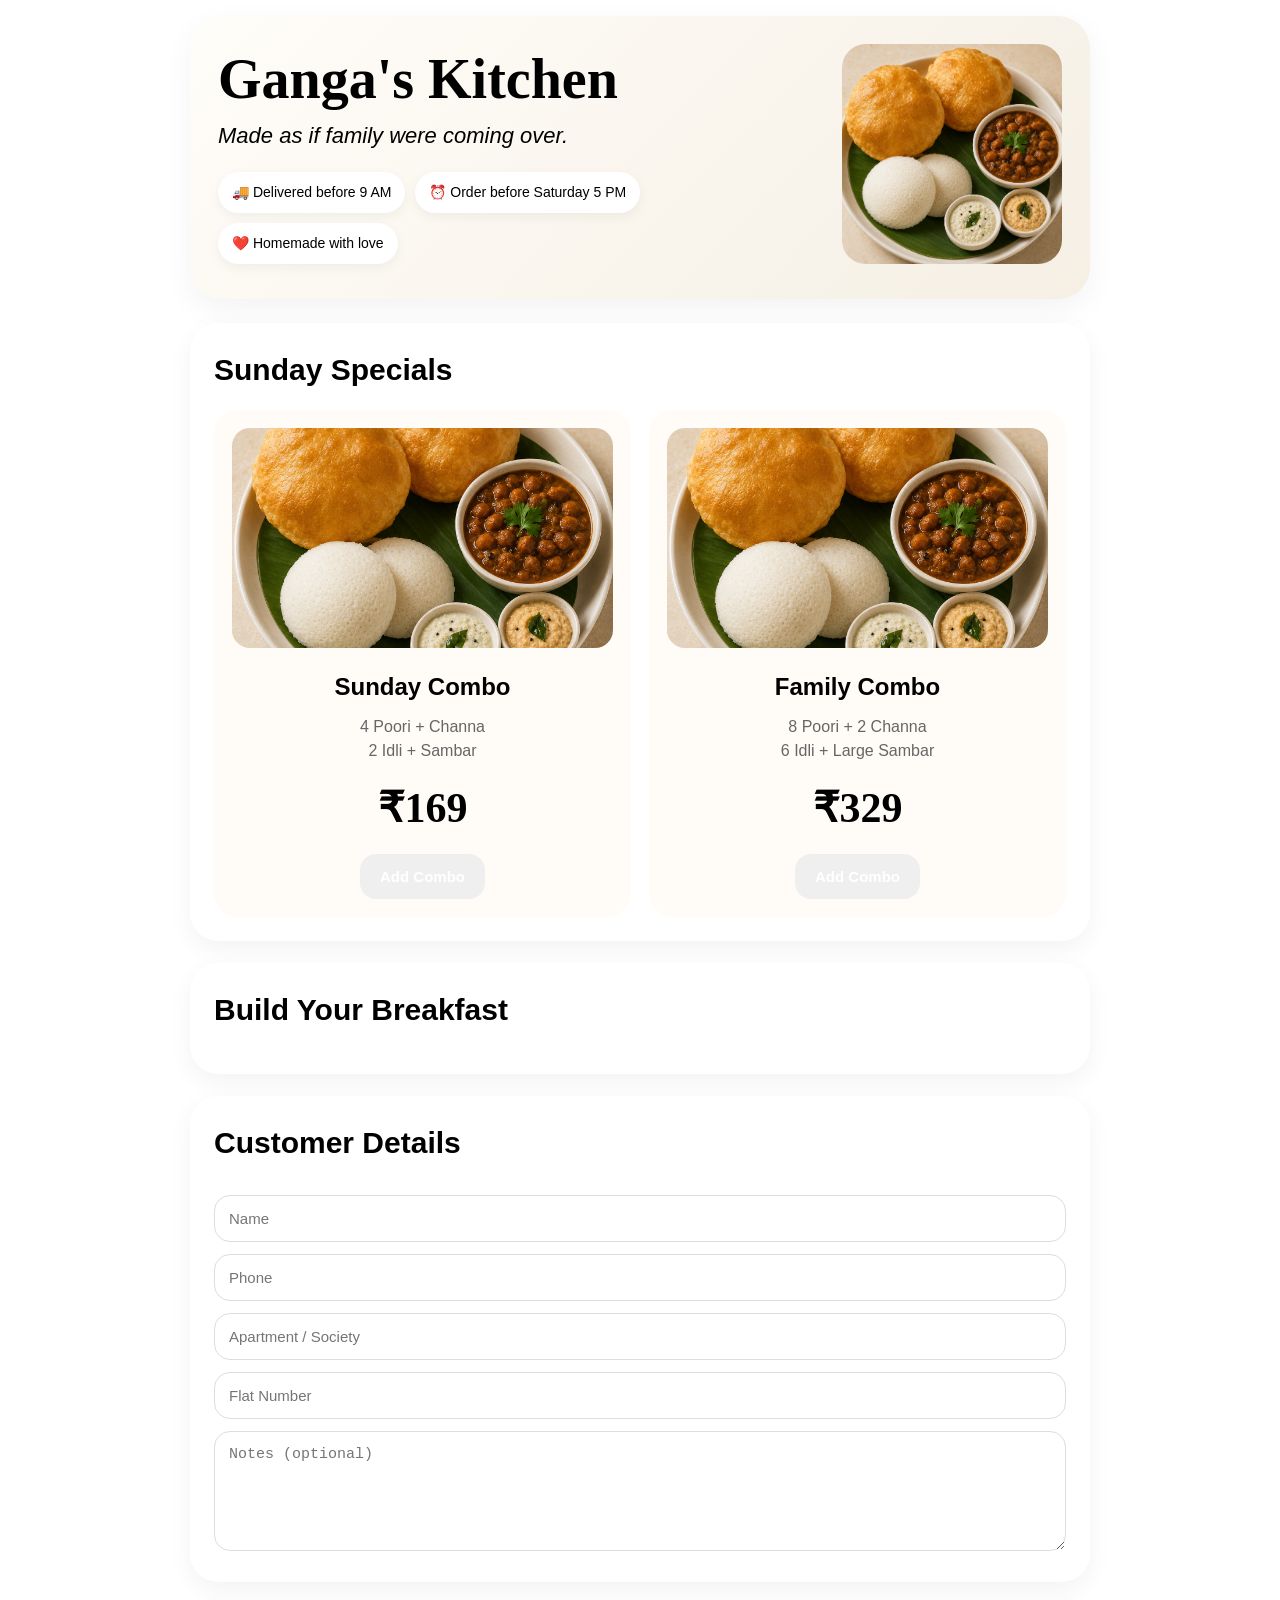
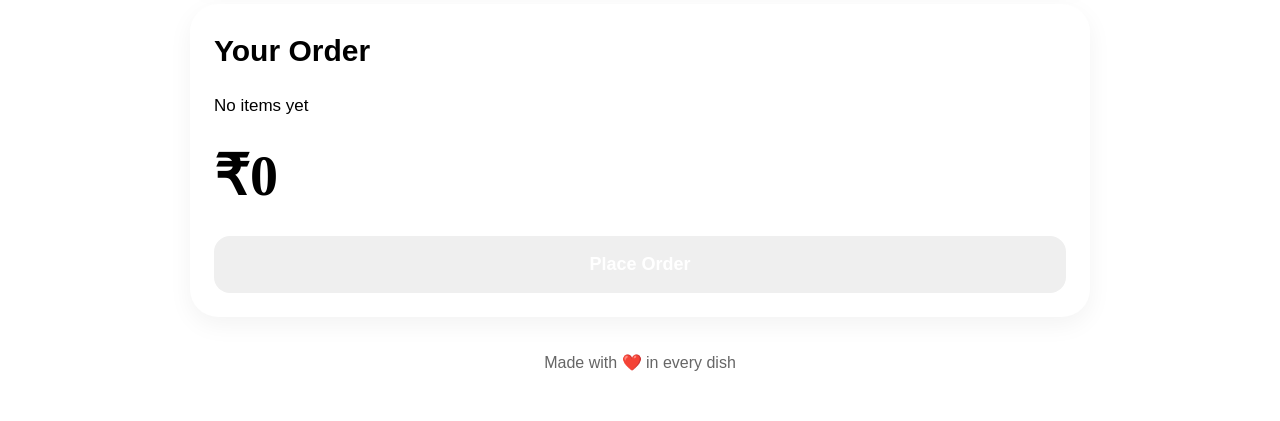
==== commit 1e1b3fb9: "Update order.html" ====
--- a/order.html
+++ b/order.html
@@ -96,9 +96,10 @@
 <div id="total">
     ₹0
 </div>
-<button
+    <button
     id="placeOrderBtn"
-    class="place-order-btn">
+    class="place-order-btn"
+    onclick="placeOrder()">
     Place Order
 </button>
 </section>
@@ -106,9 +107,6 @@
 Made with ❤️ in every dish
 </footer>
 </div>
-<div id="floatingCart">
-🛒 ₹0
-</div>
 <script src="script.js"></script>
 </body>
 </html>
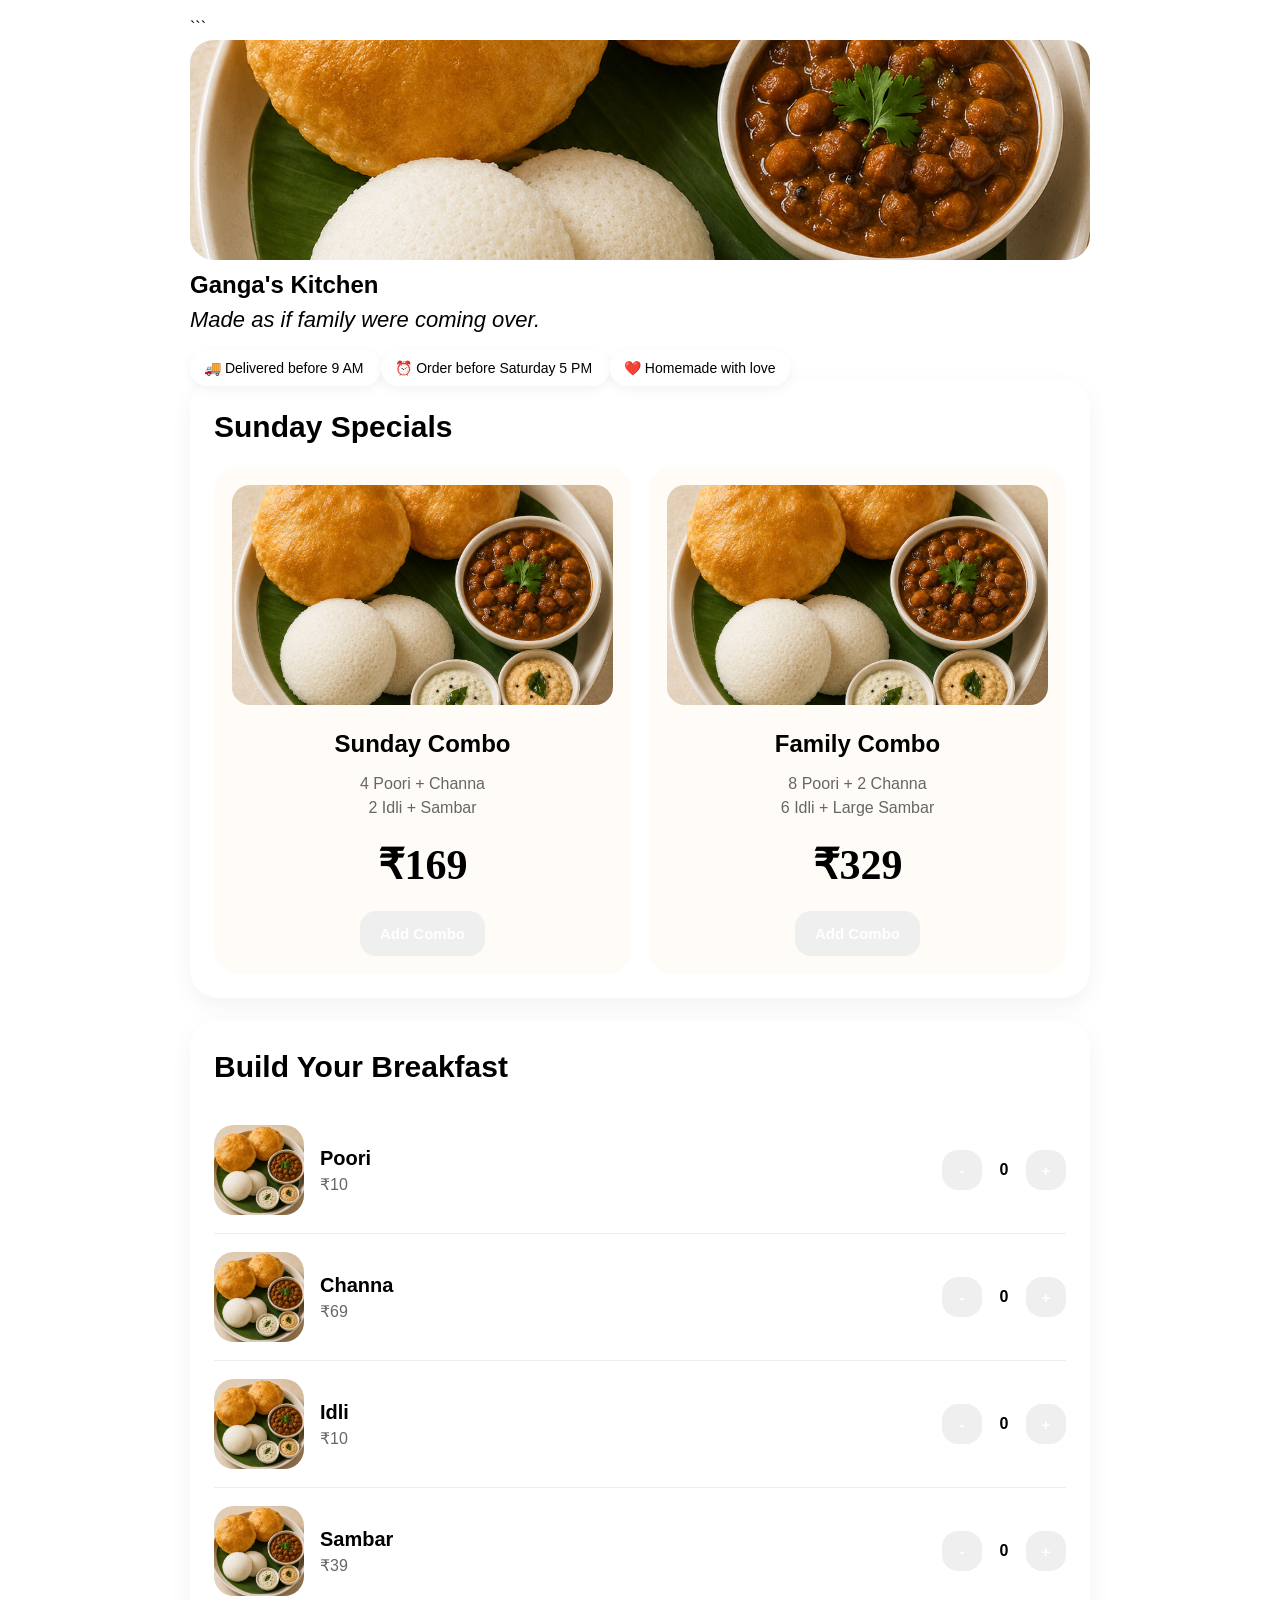
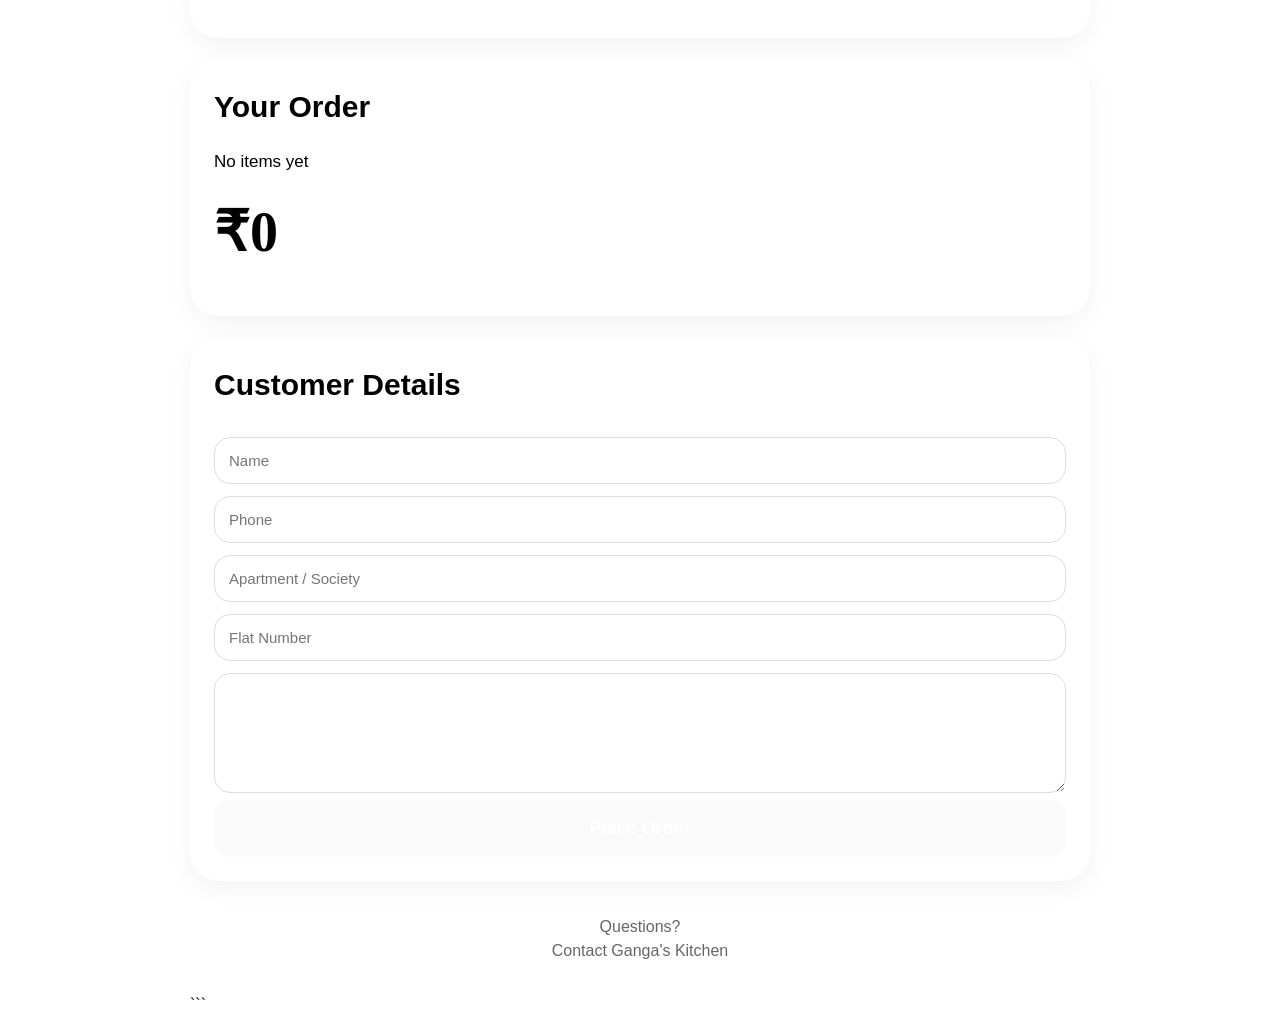
==== commit d917de07: "Update order.html" ====
--- a/order.html
+++ b/order.html
@@ -1,112 +1,209 @@
 <!DOCTYPE html>
+
 <html lang="en">
 <head>
 <meta charset="UTF-8">
 <meta name="viewport" content="width=device-width, initial-scale=1.0">
+
 <title>Ganga's Kitchen</title>
+
 <link rel="preconnect" href="https://fonts.googleapis.com">
 <link rel="preconnect" href="https://fonts.gstatic.com" crossorigin>
-<link href="https://fonts.googleapis.com/css2?family=Playfair+Display:wght@700&family=Inter:wght@400;500;600;700&display=swap" rel="stylesheet">
+
+<link href="https://fonts.googleapis.com/css2?family=Allura&family=Cormorant+Garamond:wght@400;600&family=Inter:wght@400;500;600;700&display=swap" rel="stylesheet">
+
 <link rel="stylesheet" href="style.css">
 </head>
+
 <body>
+
 <div class="container">
-<section class="hero-card">
-<div class="hero-content">
-    <div class="hero-left">
-        <h1>Ganga's Kitchen</h1>
-        <p class="tagline">
-            Made as if family were coming over.
-        </p>
-        <div class="hero-badges">
-            <span class="badge">
-                🚚 Delivered before 9 AM
-            </span>
-            <span class="badge">
-                ⏰ Order before Saturday 5 PM
-            </span>
-            <span class="badge">
-                ❤️ Homemade with love
-            </span>
+
+```
+<!-- HERO -->
+
+<section class="hero">
+
+    <img
+        src="images/hero.png"
+        alt="Ganga's Kitchen"
+        class="hero-image">
+
+    <h1 class="brand">
+        Ganga's Kitchen
+    </h1>
+
+    <p class="tagline">
+        Made as if family were coming over.
+    </p>
+
+    <div class="badges">
+
+        <span class="badge">
+            🚚 Delivered before 9 AM
+        </span>
+
+        <span class="badge">
+            ⏰ Order before Saturday 5 PM
+        </span>
+
+        <span class="badge">
+            ❤️ Homemade with love
+        </span>
+
+    </div>
+
+</section>
+
+<!-- COMBOS -->
+
+<section class="section">
+
+    <h2>Sunday Specials</h2>
+
+    <div class="combo-grid">
+
+        <div class="combo-card">
+
+            <img
+                src="images/sunday-combo.png"
+                alt="Sunday Combo">
+
+            <h3>Sunday Combo</h3>
+
+            <p>
+                4 Poori + Channa<br>
+                2 Idli + Sambar
+            </p>
+
+            <div class="price">
+                ₹169
+            </div>
+
+            <button
+                id="sundayComboBtn"
+                onclick="addCombo('Sunday Combo', this)">
+                Add Combo
+            </button>
+
         </div>
-    </div>
-    <div class="hero-right">
-        <img
-            src="images/hero.png"
-            alt="Breakfast"
-            class="hero-image">
-    </div>
+
+        <div class="combo-card">
+
+            <img
+                src="images/family-combo.png"
+                alt="Family Combo">
+
+            <h3>Family Combo</h3>
+
+            <p>
+                8 Poori + 2 Channa<br>
+                6 Idli + Large Sambar
+            </p>
+
+            <div class="price">
+                ₹329
+            </div>
+
+            <button
+                id="familyComboBtn"
+                onclick="addCombo('Family Combo', this)">
+                Add Combo
+            </button>
+
+        </div>
+
+    </div>
+
+</section>
+
+<!-- BUILD BREAKFAST -->
+
+<section class="section">
+
+    <h2>Build Your Breakfast</h2>
+
+    <div id="menuContainer">
+
+    </div>
+
+</section>
+
+<!-- ORDER SUMMARY -->
+
+<section class="section">
+
+    <h2>Your Order</h2>
+
+    <div id="cart">
+        No items yet
+    </div>
+
+    <div id="total">
+        ₹0
+    </div>
+
+</section>
+
+<!-- CUSTOMER DETAILS -->
+
+<section class="section">
+
+    <h2>Customer Details</h2>
+
+    <input
+        id="name"
+        placeholder="Name">
+
+    <input
+        id="phone"
+        placeholder="Phone">
+
+    <input
+        id="apartment"
+        placeholder="Apartment / Society">
+
+    <input
+        id="flat"
+        placeholder="Flat Number">
+
+    <textarea
+        id="notes"
+        placeholder="Notes (optional)">
+    </textarea>
+
+    <button
+        id="placeOrderBtn"
+        class="place-order-btn"
+        onclick="placeOrder()"
+        disabled>
+
+        Place Order
+
+    </button>
+
+    <div
+        id="successMessage"
+        class="success-message">
+
+    </div>
+
+</section>
+
+<footer>
+
+    Questions?
+
+    <br>
+
+    Contact Ganga's Kitchen
+
+</footer>
+```
+
 </div>
-</section>
-<section class="section">
-<h2>Sunday Specials</h2>
-<div class="combo-grid">
-    <div class="combo-card">
-        <img
-            src="images/sunday-combo.png"
-            alt="Sunday Combo">
-        <h3>Sunday Combo</h3>
-        <p>
-            4 Poori + Channa<br>
-            2 Idli + Sambar
-        </p>
-        <div class="price">
-            ₹169
-        </div>
-        <button onclick="addCombo('Sunday Combo')">
-            Add Combo
-        </button>
-    </div>
-    <div class="combo-card">
-        <img
-            src="images/family-combo.png"
-            alt="Family Combo">
-        <h3>Family Combo</h3>
-        <p>
-            8 Poori + 2 Channa<br>
-            6 Idli + Large Sambar
-        </p>
-        <div class="price">
-            ₹329
-        </div>
-        <button onclick="addCombo('Family Combo')">
-            Add Combo
-        </button>
-    </div>
-</div>
-</section>
-<section class="section">
-<h2>Build Your Breakfast</h2>
-<div id="menuContainer">
-</div>
-</section>
-<section class="section">
-<h2>Customer Details</h2>
-<input id="name" placeholder="Name">
-<input id="phone" placeholder="Phone">
-<input id="apartment" placeholder="Apartment / Society">
-<input id="flat" placeholder="Flat Number">
-<textarea id="notes" placeholder="Notes (optional)"></textarea>
-</section>
-<section class="section">
-<h2>Your Order</h2>
-<div id="cart">
-    No items yet
-</div>
-<div id="total">
-    ₹0
-</div>
-    <button
-    id="placeOrderBtn"
-    class="place-order-btn"
-    onclick="placeOrder()">
-    Place Order
-</button>
-</section>
-<footer>
-Made with ❤️ in every dish
-</footer>
-</div>
+
 <script src="script.js"></script>
+
 </body>
 </html>
--- a/style.css
+++ b/style.css
@@ -272,20 +272,6 @@
 padding:18px;
 }
 
-/* FLOATING CART */
-
-#floatingCart{
-position:fixed;
-bottom:20px;
-right:20px;
-background:var(–green);
-color:white;
-padding:14px 18px;
-border-radius:999px;
-font-weight:700;
-box-shadow:0 10px 24px rgba(0,0,0,.15);
-}
-
 /* FOOTER */
 
 footer{
@@ -346,4 +332,4 @@
 font-size:44px;
 }
 
-}+}
